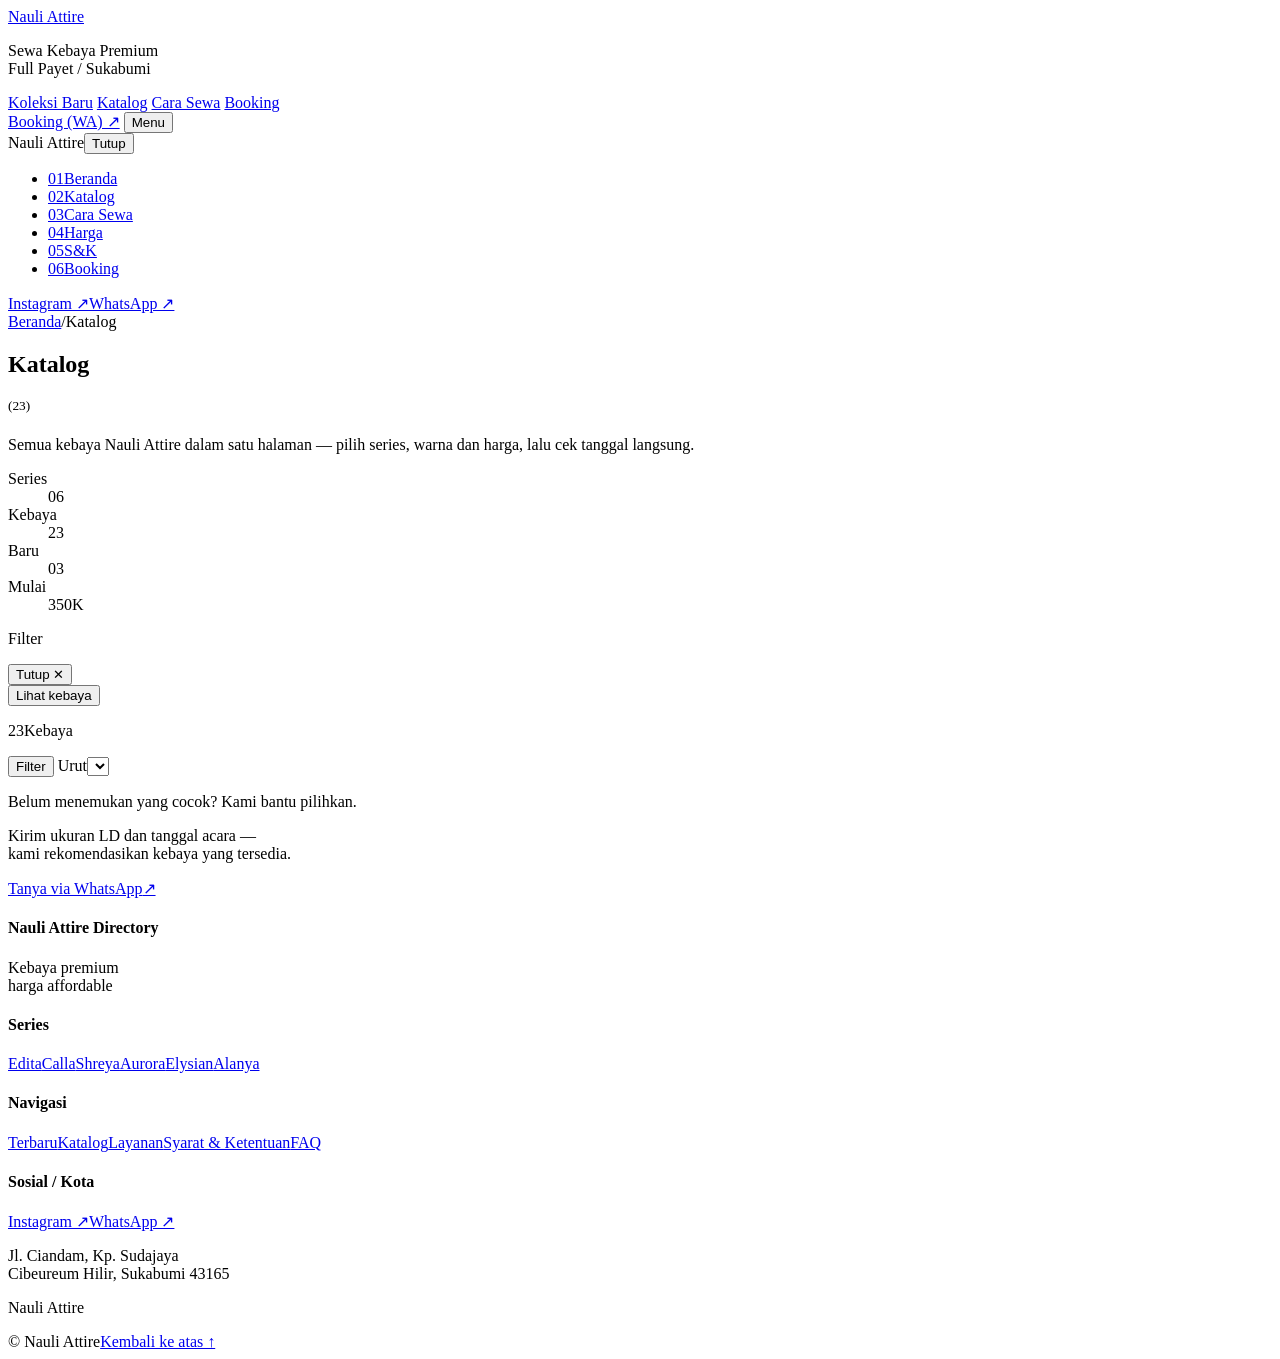
==== katalog.html @ c0f90223 "Add files via upload" ====
<!DOCTYPE html>
<html lang="id">
<head>
    <meta charset="UTF-8">
    <meta name="viewport" content="width=device-width, initial-scale=1.0, viewport-fit=cover">
    <title>Katalog Kebaya – Nauli Attire Sukabumi</title>
    <meta name="description" content="Katalog lengkap sewa kebaya Nauli Attire Sukabumi: 6 series, 23 warna full payet. Filter per series, warna dan harga, lalu cek tanggal.">
    <meta name="theme-color" content="#000000">
    <meta property="og:title" content="Katalog Kebaya – Nauli Attire">
    <meta property="og:description" content="Sewa kebaya premium di Kota Sukabumi. Koleksi terbaru: Alanya Burgundy, Alanya Rose Pink & Edita Blush Pink (2).">
    <meta property="og:image" content="https://nauli-attire.vercel.app/image/nauli-attire.png">
    <link rel="preconnect" href="https://fonts.googleapis.com">
    <link rel="preconnect" href="https://fonts.gstatic.com" crossorigin>
    <link href="https://fonts.googleapis.com/css2?family=Inter+Tight:wght@400;450;500;600&display=swap" rel="stylesheet">
    <link rel="stylesheet" href="assets/css/style.css">
    <link rel="icon" type="image/svg+xml" href="favicon/favicon.svg">
    <link rel="icon" type="image/png" sizes="32x32" href="favicon/48x48.png">
    <link rel="apple-touch-icon" sizes="180x180" href="favicon/180x180.png">
</head>
<body class="page-katalog">


<!-- HEADER -->
<header class="hdr">
    <div class="grid">
        <a href="index.html" class="logo">Nauli Attire</a>
        <p class="hdr-tag t-xs">Sewa Kebaya Premium<br>Full Payet / Sukabumi</p>
        <nav class="hdr-nav" aria-label="Utama">
            <a class="t-xs" data-n="01" href="index.html#baru">Koleksi Baru</a>
            <a class="t-xs is-active" data-n="02" href="katalog.html" aria-current="page">Katalog</a>
            <a class="t-xs" data-n="03" href="index.html#cara-sewa">Cara Sewa</a>
            <a class="t-xs" data-n="04" href="index.html#kontak">Booking</a>
        </nav>
        <a class="hdr-cta t-xs" href="https://wa.me/6287777812020" target="_blank" rel="noopener">Booking (WA) ↗</a>
        <button class="menu-btn" id="menuBtn" aria-expanded="false" aria-controls="mnav">Menu</button>
    </div>
</header>

<!-- MOBILE MENU -->
<div class="mnav" id="mnav" aria-label="Menu">
    <div class="mnav-top"><span class="logo">Nauli Attire</span><button class="t-xs" id="menuClose">Tutup</button></div>
    <ul>
        <li><a href="index.html"><span>01</span>Beranda</a></li>
        <li><a href="katalog.html"><span>02</span>Katalog</a></li>
        <li><a href="index.html#cara-sewa"><span>03</span>Cara Sewa</a></li>
        <li><a href="index.html#layanan"><span>04</span>Harga</a></li>
        <li><a href="index.html#syarat"><span>05</span>S&amp;K</a></li>
        <li><a href="index.html#kontak"><span>06</span>Booking</a></li>
    </ul>
    <div class="mnav-foot t-xs"><a href="https://instagram.com/attirebynauli_" target="_blank" rel="noopener">Instagram ↗</a><a href="https://wa.me/6287777812020" target="_blank" rel="noopener">WhatsApp ↗</a></div>
</div>

<main id="top">
<!-- HERO KATALOG -->
<section class="k-hero">
    <div class="grid">
        <nav class="k-crumb t-xs" aria-label="Breadcrumb"><a href="index.html">Beranda</a><span>/</span><span>Katalog</span></nav>
        <h1 class="k-title split">Katalog</h1>
        <sup class="k-sup t-xs">(<span data-count="all">23</span>)</sup>
        <p class="k-intro mid rv">Semua kebaya Nauli Attire dalam satu halaman — pilih series, warna dan harga, lalu cek tanggal langsung.</p>
        <dl class="k-facts t-xs rv">
            <div><dt>Series</dt><dd>06</dd></div>
            <div><dt>Kebaya</dt><dd data-count="all">23</dd></div>
            <div><dt>Baru</dt><dd data-count="new">03</dd></div>
            <div><dt>Mulai</dt><dd>350K</dd></div>
        </dl>
    </div>
    <div class="qs" id="quickSeries" aria-label="Pilih series"></div>
</section>

<!-- HASIL -->
<section class="k-body" id="hasil">
    <div class="k-layout">
        <aside class="f-shell" id="filterShell" aria-label="Filter katalog">
            <div class="f-scrim" data-close-sheet></div>
            <div class="f-panel">
                <div class="f-top"><p class="t-xs">Filter <span data-fcount></span></p><button class="t-xs" type="button" data-close-sheet>Tutup ✕</button></div>
                <div id="filters"></div>
                <div class="f-bottom"><button class="f-apply" type="button" data-close-sheet>Lihat <span id="resCount2"></span> kebaya</button></div>
            </div>
        </aside>

        <div class="k-main">
            <div class="res-bar" id="resBar">
                <p class="res-n"><span id="resCount">23</span><span class="t-xs t-mute">Kebaya</span></p>
                <div class="res-chips" id="activeChips"></div>
                <div class="res-ctrl">
                    <button class="f-open t-xs" id="filterBtn" type="button" aria-expanded="false" aria-controls="filterShell">Filter <span data-fcount></span></button>
                    <label class="sort t-xs"><span class="t-mute">Urut</span><select id="sortSel" aria-label="Urutkan"></select></label>
                    <div class="views t-xs" id="viewBox" role="group" aria-label="Tampilan"></div>
                </div>
            </div>
            <div class="results" id="results" aria-live="polite"></div>
        </div>
    </div>
</section>

<!-- CTA -->
<section class="k-cta">
    <div class="grid">
        <p class="big split">Belum menemukan yang cocok? Kami bantu pilihkan.</p>
        <div class="k-cta-r">
            <p class="t-xs t-mute">Kirim ukuran LD dan tanggal acara —<br>kami rekomendasikan kebaya yang tersedia.</p>
            <a class="submit" href="https://wa.me/6287777812020?text=Halo%20Nauli%20Attire%2C%20saya%20butuh%20rekomendasi%20kebaya.%20Ukuran%20LD%3A%20...%2C%20tanggal%20acara%3A%20..." target="_blank" rel="noopener"><span>Tanya via WhatsApp</span><span>↗</span></a>
        </div>
    </div>
</section>
</main>

<footer class="foot">
    <div class="grid foot-cols">
        <div><h4>Nauli Attire Directory</h4><p>Kebaya premium<br>harga affordable</p></div>
        <div><h4>Series</h4><a href="katalog.html?series=edita">Edita</a><a href="katalog.html?series=calla">Calla</a><a href="katalog.html?series=shreya">Shreya</a><a href="katalog.html?series=aurora">Aurora</a><a href="katalog.html?series=elysian">Elysian</a><a href="katalog.html?series=alanya">Alanya</a></div>
        <div><h4>Navigasi</h4><a href="index.html#baru">Terbaru</a><a href="katalog.html">Katalog</a><a href="index.html#layanan">Layanan</a><a href="index.html#syarat">Syarat &amp; Ketentuan</a><a href="index.html#faq">FAQ</a></div>
        <div><h4>Sosial / Kota</h4><a href="https://instagram.com/attirebynauli_" target="_blank" rel="noopener">Instagram ↗</a><a href="https://wa.me/6287777812020" target="_blank" rel="noopener">WhatsApp ↗</a><p class="foot-addr">Jl. Ciandam, Kp. Sudajaya<br>Cibeureum Hilir, Sukabumi 43165</p></div>
    </div>
    <p class="wordmark" aria-hidden="true">Nauli Attire</p>
    <div class="foot-bot t-xs"><span>© <span data-year></span> Nauli Attire</span><a href="#top">Kembali ke atas ↑</a></div>
</footer>

<script src="assets/js/data.js"></script>
<script src="assets/js/main.js"></script>
<script src="assets/js/katalog.js"></script>
</body>
</html>
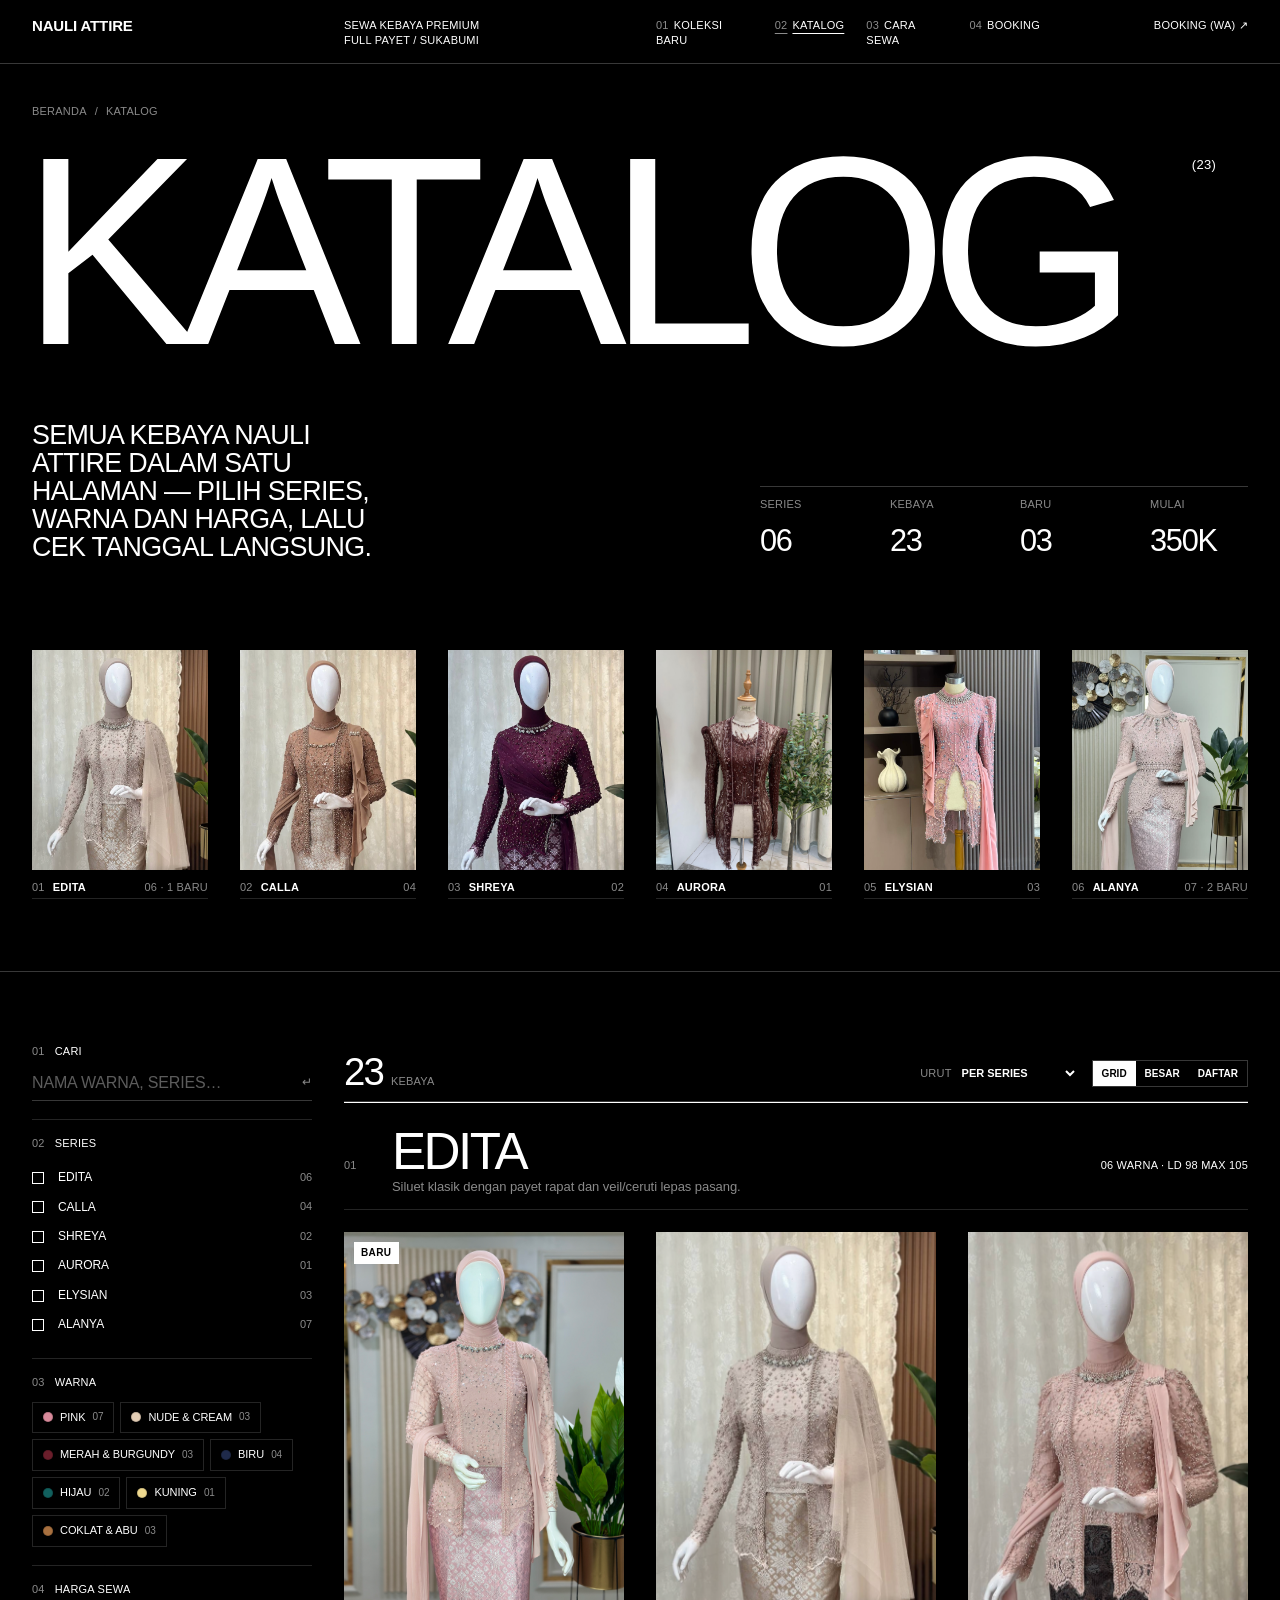
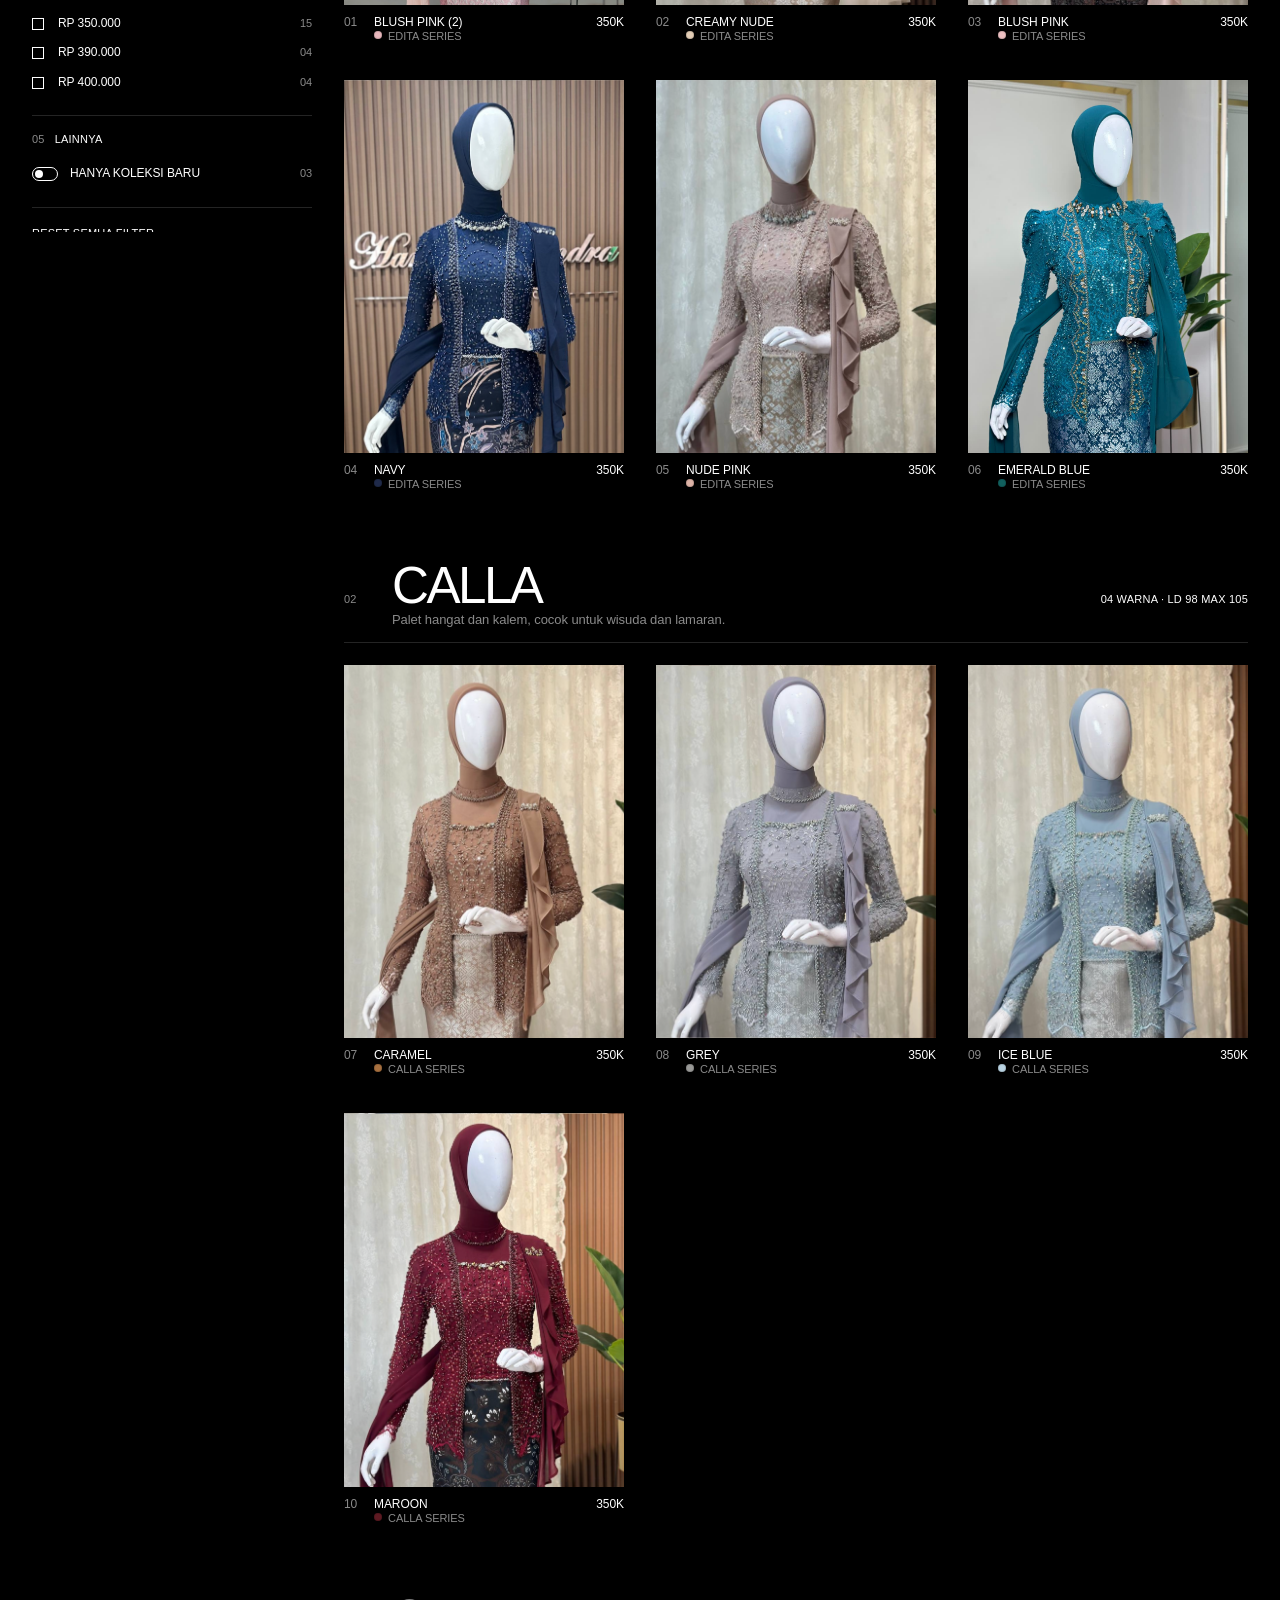
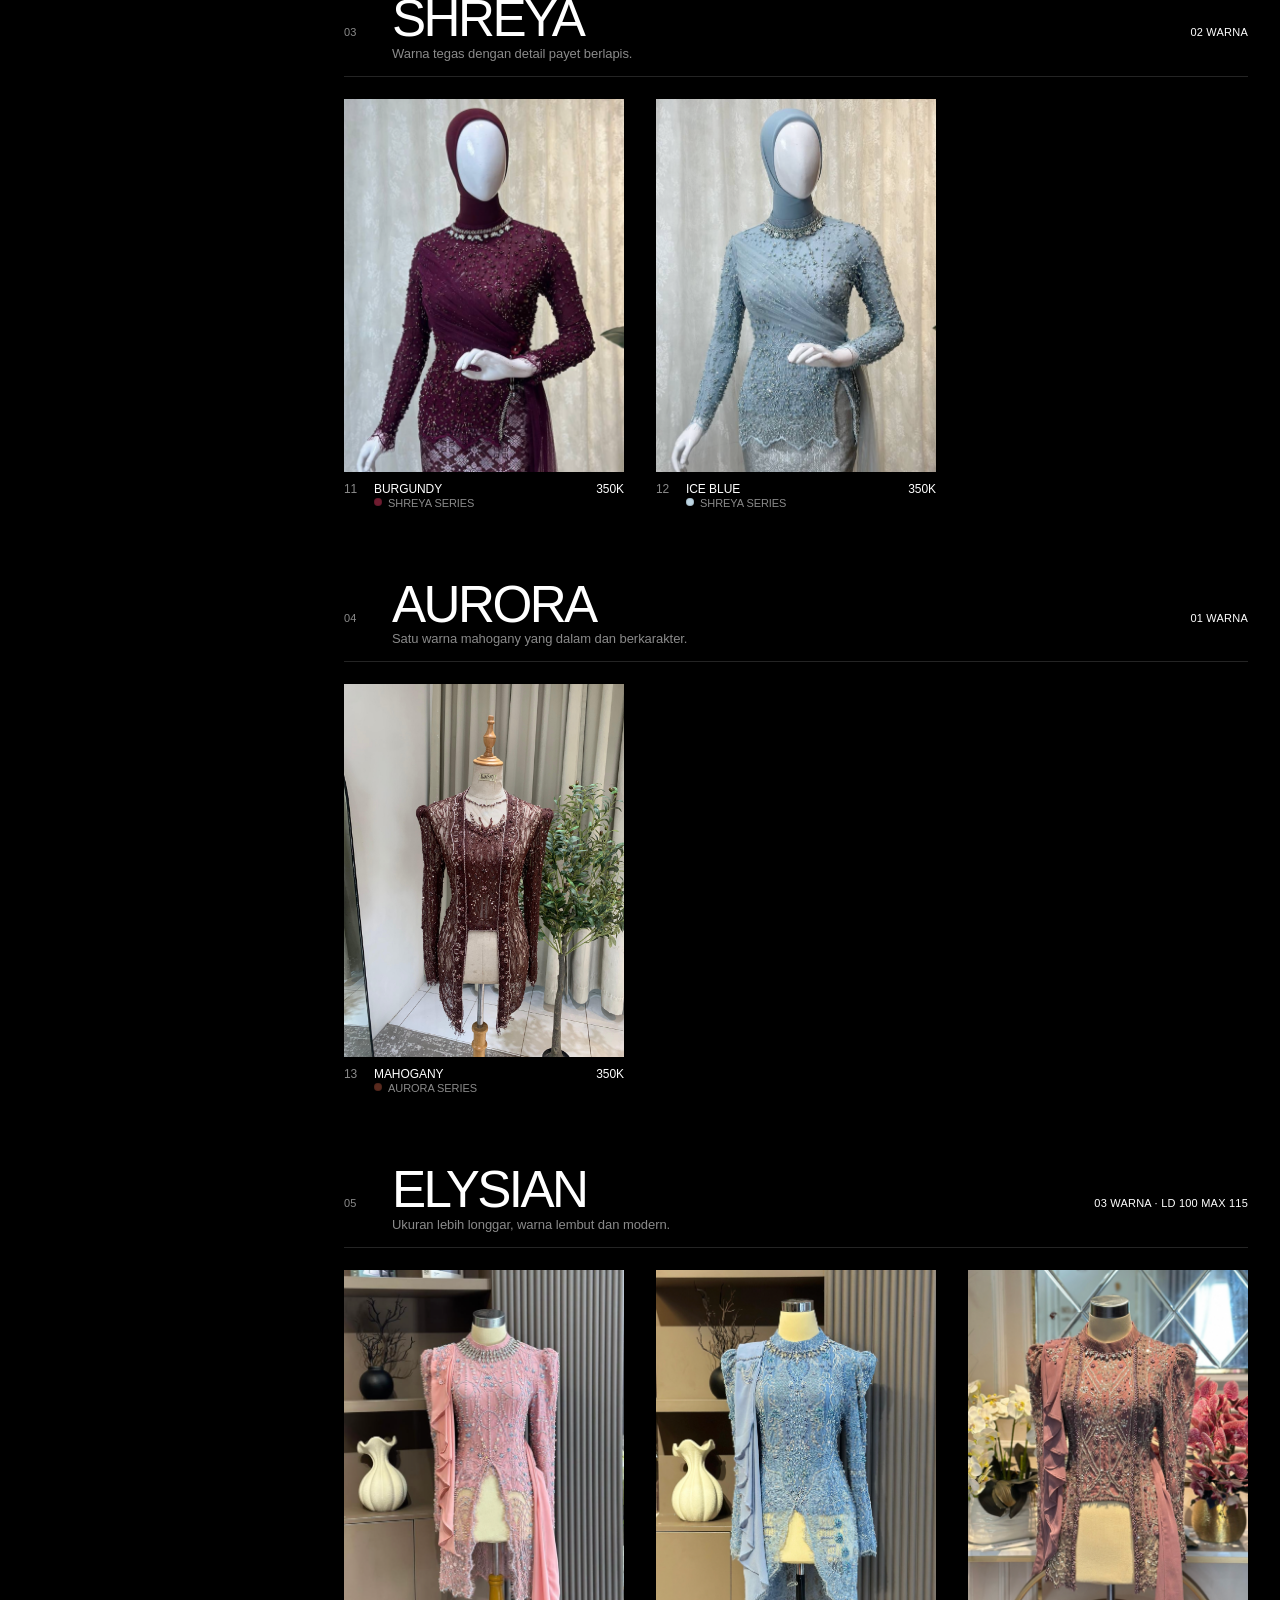
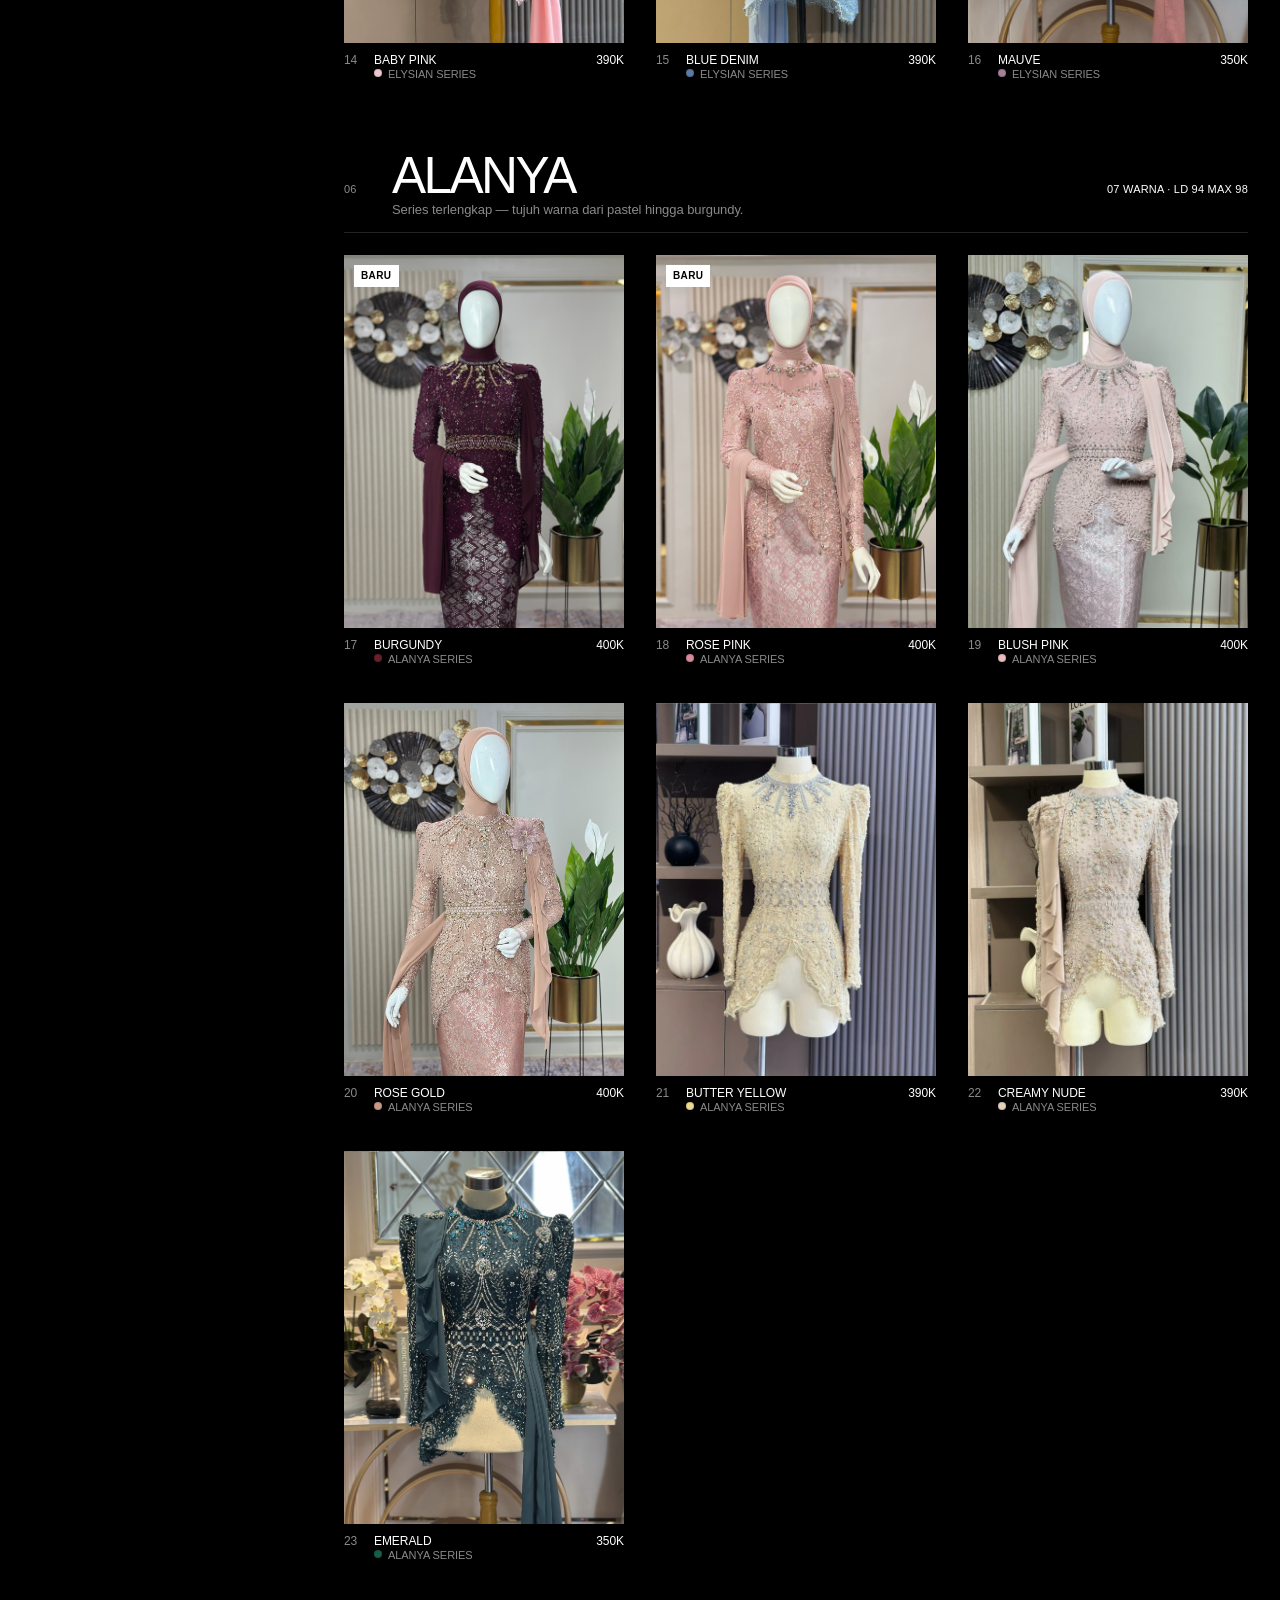
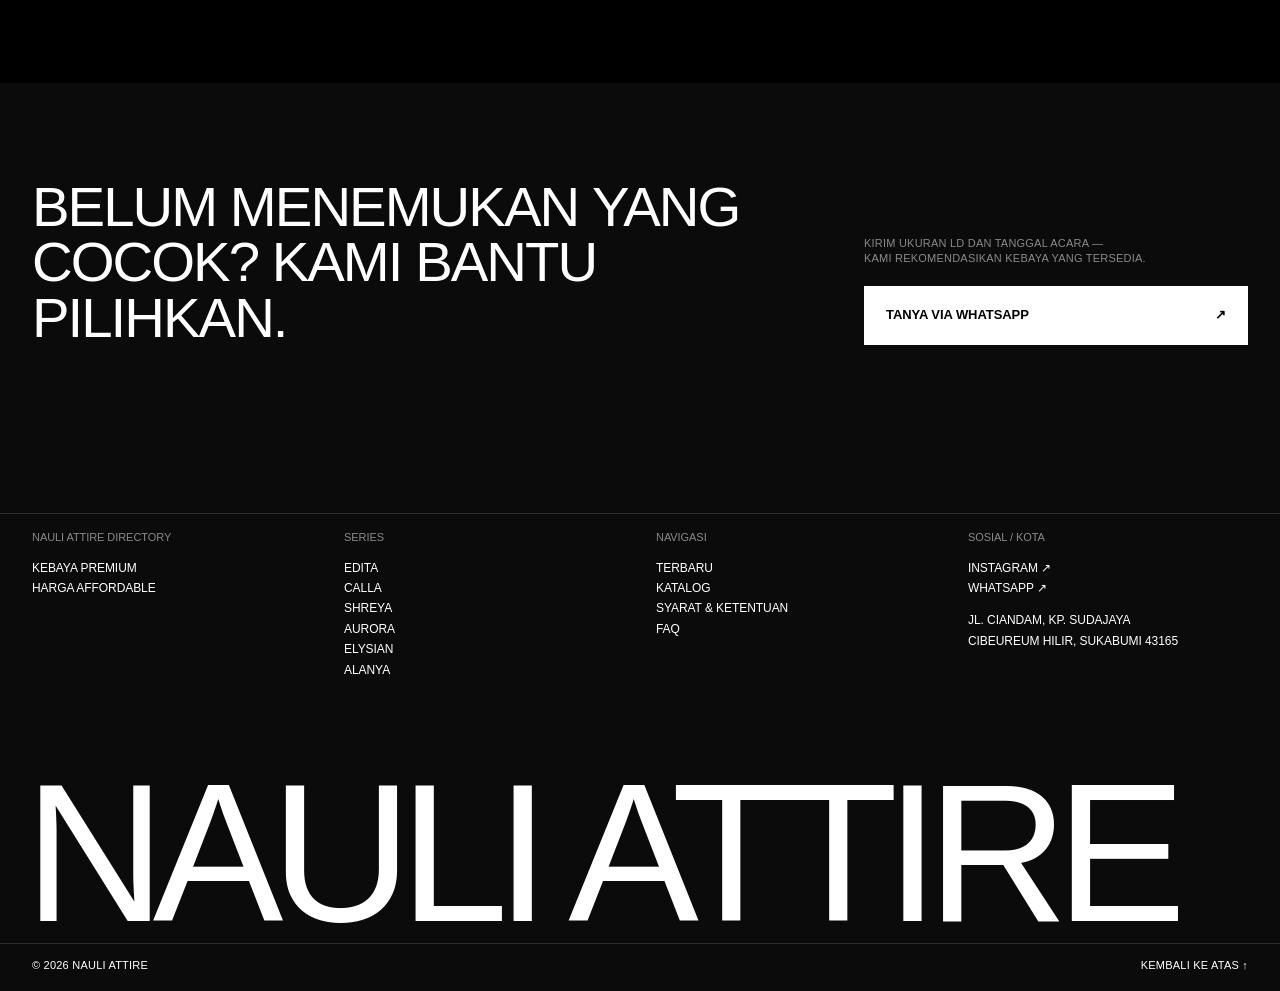
==== commit 59b686db: "Enhance meta tags and update navigation links Updated Open Graph meta tags for improved sharing on s" ====
--- a/katalog.html
+++ b/katalog.html
@@ -6,9 +6,20 @@
     <title>Katalog Kebaya – Nauli Attire Sukabumi</title>
     <meta name="description" content="Katalog lengkap sewa kebaya Nauli Attire Sukabumi: 6 series, 23 warna full payet. Filter per series, warna dan harga, lalu cek tanggal.">
     <meta name="theme-color" content="#000000">
+    <!-- Cover link saat dibagikan di WhatsApp / Instagram / Facebook -->
+    <meta property="og:type" content="website">
+    <meta property="og:site_name" content="Nauli Attire">
+    <meta property="og:locale" content="id_ID">
+    <meta property="og:url" content="https://nauli-attire.vercel.app/katalog.html">
     <meta property="og:title" content="Katalog Kebaya – Nauli Attire">
     <meta property="og:description" content="Sewa kebaya premium di Kota Sukabumi. Koleksi terbaru: Alanya Burgundy, Alanya Rose Pink & Edita Blush Pink (2).">
-    <meta property="og:image" content="https://nauli-attire.vercel.app/image/nauli-attire.png">
+    <meta property="og:image" content="https://nauli-attire.vercel.app/image/cover-link.jpg">
+    <meta property="og:image:type" content="image/jpeg">
+    <meta property="og:image:width" content="1200">
+    <meta property="og:image:height" content="630">
+    <meta property="og:image:alt" content="Nauli Attire – Sewa Kebaya Sukabumi">
+    <meta name="twitter:card" content="summary_large_image">
+    <meta name="twitter:image" content="https://nauli-attire.vercel.app/image/cover-link.jpg">
     <link rel="preconnect" href="https://fonts.googleapis.com">
     <link rel="preconnect" href="https://fonts.gstatic.com" crossorigin>
     <link href="https://fonts.googleapis.com/css2?family=Inter+Tight:wght@400;450;500;600&display=swap" rel="stylesheet">
@@ -43,9 +54,8 @@
         <li><a href="index.html"><span>01</span>Beranda</a></li>
         <li><a href="katalog.html"><span>02</span>Katalog</a></li>
         <li><a href="index.html#cara-sewa"><span>03</span>Cara Sewa</a></li>
-        <li><a href="index.html#layanan"><span>04</span>Harga</a></li>
-        <li><a href="index.html#syarat"><span>05</span>S&amp;K</a></li>
-        <li><a href="index.html#kontak"><span>06</span>Booking</a></li>
+        <li><a href="index.html#syarat"><span>04</span>S&amp;K</a></li>
+        <li><a href="index.html#kontak"><span>05</span>Booking</a></li>
     </ul>
     <div class="mnav-foot t-xs"><a href="https://instagram.com/attirebynauli_" target="_blank" rel="noopener">Instagram ↗</a><a href="https://wa.me/6287777812020" target="_blank" rel="noopener">WhatsApp ↗</a></div>
 </div>
@@ -111,7 +121,7 @@
     <div class="grid foot-cols">
         <div><h4>Nauli Attire Directory</h4><p>Kebaya premium<br>harga affordable</p></div>
         <div><h4>Series</h4><a href="katalog.html?series=edita">Edita</a><a href="katalog.html?series=calla">Calla</a><a href="katalog.html?series=shreya">Shreya</a><a href="katalog.html?series=aurora">Aurora</a><a href="katalog.html?series=elysian">Elysian</a><a href="katalog.html?series=alanya">Alanya</a></div>
-        <div><h4>Navigasi</h4><a href="index.html#baru">Terbaru</a><a href="katalog.html">Katalog</a><a href="index.html#layanan">Layanan</a><a href="index.html#syarat">Syarat &amp; Ketentuan</a><a href="index.html#faq">FAQ</a></div>
+        <div><h4>Navigasi</h4><a href="index.html#baru">Terbaru</a><a href="katalog.html">Katalog</a><a href="index.html#syarat">Syarat &amp; Ketentuan</a><a href="index.html#faq">FAQ</a></div>
         <div><h4>Sosial / Kota</h4><a href="https://instagram.com/attirebynauli_" target="_blank" rel="noopener">Instagram ↗</a><a href="https://wa.me/6287777812020" target="_blank" rel="noopener">WhatsApp ↗</a><p class="foot-addr">Jl. Ciandam, Kp. Sudajaya<br>Cibeureum Hilir, Sukabumi 43165</p></div>
     </div>
     <p class="wordmark" aria-hidden="true">Nauli Attire</p>
--- a/assets/css/style.css
+++ b/assets/css/style.css
@@ -0,0 +1,719 @@
+/* =============================================================
+   NAULI ATTIRE — Stylesheet
+   Dipakai oleh index.html (homepage) dan katalog.html.
+
+   Daftar isi
+   01. Token warna & ukuran
+   02. Dasar
+   03. Utilitas (teks, grid, section, link)
+   04. Preloader
+   05. Header & menu mobile
+   06. Hero
+   07. Kartu kebaya (dipakai homepage & katalog)
+   08. Homepage — Koleksi baru, Cara sewa, Momen, Series,
+                  Foto customer
+   09. FAQ (accordion)
+   10. Syarat & ketentuan
+   11. Booking (formulir WhatsApp)
+   12. Peta & footer
+   13. Tombol "Lihat Katalog" (melayang)
+   14. Halaman katalog
+   15. Jendela detail kebaya & kalender
+   16. Animasi
+   ============================================================= */
+
+
+/* ── 01. TOKEN ─────────────────────────────────────────────── */
+:root {
+  --bg:          #000000;                 /* latar utama */
+  --paper:       #0B0B0B;                 /* section S&K */
+  --surface:     #0B0B0B;                 /* pita gelap: cara sewa, booking, footer */
+  --ink:         #FFFFFF;                 /* teks utama */
+  --mute:        #8A8A8A;                 /* teks sekunder */
+  --soft:        #B4B4B4;                 /* teks paragraf */
+  --line:        rgba(255,255,255,.14);   /* garis tipis */
+  --line-strong: rgba(255,255,255,.22);   /* garis pemisah utama */
+  --ph:          #161616;                 /* latar foto saat belum termuat */
+
+  --f:    'Inter Tight', 'Helvetica Neue', Helvetica, Arial, sans-serif;
+  --serif:'Instrument Serif', Georgia, serif;
+  --gx:   20px;                           /* jarak tepi & antar kolom */
+  --hh:   64px;                           /* tinggi header (katalog) */
+  --ease: cubic-bezier(.22,1,.36,1);
+}
+@media (min-width:900px) { :root { --gx: 32px; } }
+
+
+/* ── 02. DASAR ─────────────────────────────────────────────── */
+*, *::before, *::after { margin: 0; padding: 0; box-sizing: border-box; }
+html { scroll-behavior: smooth; -webkit-text-size-adjust: 100%; background: var(--bg); color-scheme: dark; }
+body {
+  font-family: var(--f); font-size: 13px; line-height: 1.45; font-weight: 450; letter-spacing: -.005em;
+  background: var(--bg); color: var(--ink); -webkit-font-smoothing: antialiased; overflow-x: hidden;
+}
+body.no-scroll, body.is-loading { overflow: hidden; }
+a { color: inherit; text-decoration: none; }
+img { display: block; max-width: 100%; }
+button { font: inherit; color: inherit; background: none; border: 0; cursor: pointer; }
+ul, ol { list-style: none; }
+:focus-visible { outline: 1px solid currentColor; outline-offset: 3px; }
+::selection { background: #fff; color: #000; }
+
+
+/* ── 03. UTILITAS ──────────────────────────────────────────── */
+.t-xs   { font-size: 11px; line-height: 1.35; text-transform: uppercase; letter-spacing: .02em; font-weight: 500; }
+.t-mute { color: var(--mute); }
+
+.grid { display: grid; grid-template-columns: repeat(12, minmax(0,1fr)); column-gap: var(--gx); padding: 0 var(--gx); }
+
+.sec { padding: 96px 0; border-top: 1px solid var(--line); }
+@media (min-width:900px) { .sec { padding: 140px 0; } }
+
+.sec-label {
+  grid-column: 1/-1; display: flex; justify-content: space-between; gap: 16px;
+  padding-bottom: 14px; margin-bottom: 40px; border-bottom: 1px solid var(--line-strong);
+}
+.sec-label span:first-child::before {
+  content: ''; display: inline-block; width: 5px; height: 5px; border-radius: 50%;
+  background: var(--ink); margin-right: 10px; vertical-align: 2px;
+}
+@media (min-width:900px) { .sec-label { margin-bottom: 64px; } }
+
+.big { font-size: clamp(28px,4.4vw,68px); line-height: .98; letter-spacing: -.035em; font-weight: 500; text-transform: uppercase; }
+.mid { font-size: clamp(20px,2.1vw,32px); line-height: 1.05; letter-spacing: -.025em; font-weight: 500; text-transform: uppercase; }
+/* kata miring berhuruf serif di judul, mis. "Koleksi <em>baru</em>" */
+.big em, .mom-nm em { font-family: var(--serif); font-style: italic; font-weight: 400; text-transform: none; letter-spacing: -.02em; }
+.big em { font-size: 1.08em; }
+
+.ulink {
+  position: relative; display: inline-flex; gap: 8px; align-items: center; padding-bottom: 3px;
+  text-transform: uppercase; font-size: 11px; font-weight: 500; letter-spacing: .02em;
+}
+.ulink::after {
+  content: ''; position: absolute; left: 0; right: 0; bottom: 0; height: 1px; background: currentColor;
+  transform-origin: right; transition: transform .5s var(--ease);
+}
+.ulink:hover { color: var(--mute); }
+.ulink:hover::after { transform: scaleX(0); }
+
+/* titik warna kebaya */
+.sw { display: inline-block; width: 8px; height: 8px; border-radius: 50%; margin-right: 6px; vertical-align: 1px; box-shadow: inset 0 0 0 1px rgba(0,0,0,.12); }
+
+
+/* ── 04. PRELOADER (homepage, sekali per sesi) ─────────────── */
+.loader {
+  position: fixed; inset: 0; z-index: 2000; display: flex; flex-direction: column; justify-content: space-between;
+  padding: var(--gx); background: var(--surface); color: var(--ink); transition: transform .9s var(--ease);
+}
+.loader.done { transform: translateY(-100%); }
+.loader-top { display: flex; justify-content: space-between; }
+.loader-num { align-self: flex-end; font-size: clamp(80px,22vw,320px); line-height: .8; letter-spacing: -.06em; font-weight: 500; font-variant-numeric: tabular-nums; }
+.loader-bar { position: relative; height: 1px; margin-top: 18px; background: var(--line); overflow: hidden; }
+.loader-bar i { position: absolute; inset: 0; background: var(--ink); transform-origin: left; transform: scaleX(0); }
+
+
+/* ── 05. HEADER & MENU MOBILE ──────────────────────────────── */
+.hdr { position: fixed; top: 0; left: 0; right: 0; z-index: 900; padding-top: 18px; color: #fff; mix-blend-mode: difference; }
+.hdr .grid { align-items: start; }
+.hdr a.t-xs { position: relative; }
+.logo { grid-column: 1/7; font-size: 15px; font-weight: 600; letter-spacing: -.01em; text-transform: uppercase; line-height: 1; }
+.hdr-tag, .hdr-nav, .hdr-cta { display: none; }
+.hdr-nav a::before { content: attr(data-n); margin-right: 5px; opacity: .55; }
+.hdr-nav a.is-active { text-decoration: underline; text-underline-offset: 4px; }
+.menu-btn { grid-column: 7/-1; justify-self: end; font-size: 11px; font-weight: 500; text-transform: uppercase; letter-spacing: .02em; line-height: 1; }
+@media (min-width:900px) {
+  .logo     { grid-column: 1/4; }
+  .hdr-tag  { display: block; grid-column: 4/7; }
+  .hdr-nav  { display: flex; gap: 22px; grid-column: 7/11; }
+  .hdr-cta  { display: block; grid-column: 11/-1; justify-self: end; }
+  .menu-btn { display: none; }
+}
+
+.mnav {
+  position: fixed; inset: 0; z-index: 950; display: flex; flex-direction: column; padding: 18px var(--gx) 28px;
+  background: var(--surface); color: var(--ink);
+  clip-path: inset(0 0 100% 0); visibility: hidden; transition: clip-path .7s var(--ease);
+}
+.mnav.open { clip-path: inset(0 0 0 0); visibility: visible; }
+.mnav-top { display: flex; justify-content: space-between; align-items: center; }
+.mnav ul { margin-top: auto; border-top: 1px solid var(--line); }
+.mnav li a {
+  display: flex; align-items: baseline; gap: 14px; padding: 14px 0; border-bottom: 1px solid var(--line);
+  font-size: clamp(34px,10vw,56px); line-height: .95; letter-spacing: -.04em; font-weight: 500; text-transform: uppercase;
+}
+.mnav li a span { font-size: 11px; letter-spacing: 0; opacity: .5; }
+.mnav-foot { display: flex; justify-content: space-between; margin-top: 22px; }
+
+
+/* ── 06. HERO ──────────────────────────────────────────────── */
+.hero { position: relative; height: 100svh; min-height: 560px; background: #111; color: #fff; overflow: hidden; }
+.hero::after {
+  content: ''; position: absolute; inset: 0;
+  background: linear-gradient(to top, rgba(0,0,0,.92), rgba(0,0,0,.15) 50%, rgba(0,0,0,0) 70%),
+              linear-gradient(to bottom, rgba(0,0,0,.5), rgba(0,0,0,0) 22%);
+}
+.hs { /* satu slide foto */
+  position: absolute; inset: 0; background-size: cover; background-position: center 18%;
+  opacity: 0; transform: scale(1.06); transition: opacity 1.2s var(--ease), transform 6s linear;
+}
+.hs.on { opacity: 1; transform: scale(1); }
+.hero-ui { position: absolute; inset: 0; z-index: 2; display: flex; flex-direction: column; justify-content: flex-end; padding-bottom: var(--gx); }
+.hero-meta { align-items: end; margin-bottom: 14px; }
+.hero-meta .a { grid-column: 1/7; }
+.hero-meta .b { grid-column: 7/-1; justify-self: end; text-align: right; }
+@media (min-width:900px) {
+  .hero-meta .a { grid-column: 1/4; }
+  .hero-meta .b { grid-column: 10/-1; }
+}
+.hero-prog { display: flex; align-items: center; gap: 12px; margin-top: 8px; }
+.hero-prog .bar { position: relative; flex: 1; min-width: 60px; height: 1px; background: rgba(255,255,255,.3); overflow: hidden; }
+.hero-prog .bar i { position: absolute; inset: 0; background: #fff; transform-origin: left; transform: scaleX(0); }
+.wordmark {
+  padding: 0 calc(var(--gx) - .04em); white-space: nowrap;
+  font-size: 15.3vw; line-height: .8; letter-spacing: -.065em; font-weight: 500; text-transform: uppercase;
+}
+
+
+/* ── 07. KARTU KEBAYA ──────────────────────────────────────── */
+.look { position: relative; cursor: pointer; user-select: none; -webkit-tap-highlight-color: transparent; }
+.look-img { position: relative; aspect-ratio: 3/4; overflow: hidden; background: var(--ph); }
+.look-img img { width: 100%; height: 100%; object-fit: cover; object-position: center top; transition: transform 1.2s var(--ease); }
+.look-img .tag {
+  position: absolute; top: 10px; left: 10px; padding: 4px 7px; background: #fff; color: #000;
+  font-size: 10px; font-weight: 600; text-transform: uppercase; letter-spacing: .04em;
+}
+.look-img .view {
+  position: absolute; inset: auto 10px 10px auto; color: #fff; mix-blend-mode: difference; opacity: 0; transition: opacity .4s;
+  font-size: 10px; font-weight: 600; text-transform: uppercase; letter-spacing: .04em;
+}
+@media (hover:hover) {
+  .look:hover .look-img img { transform: scale(1.04); }
+  .look:hover .look-img .view { opacity: 1; }
+}
+.look-info { display: grid; grid-template-columns: auto 1fr auto; gap: 10px; padding-top: 10px; font-size: 12px; font-weight: 500; line-height: 1.25; text-transform: uppercase; }
+.look-info .no { min-width: 20px; color: var(--mute); }
+.look-info .nm small { display: block; color: var(--mute); font-size: 11px; font-weight: 450; }
+.look-info .pr { text-align: right; white-space: nowrap; }
+/* foto belum diupload */
+.look.miss .look-img img { opacity: 0; }
+.look.miss .look-img::after {
+  content: 'Foto segera hadir'; position: absolute; inset: 0; display: flex; align-items: center; justify-content: center;
+  color: var(--mute); font-size: 10px; text-transform: uppercase; letter-spacing: .04em;
+}
+
+
+/* ── 08. HOMEPAGE ──────────────────────────────────────────── */
+
+/* Koleksi baru (campaign) */
+.campaign { padding: 96px 0 120px; }
+.cmp-title { grid-column: 1/-1; margin-bottom: 40px; }
+.cmp-fig { position: relative; display: block; }
+.cmp-img { display: block; aspect-ratio: 4/5; overflow: hidden; background: var(--ph); }
+.cmp-img img { width: 100%; height: 100%; object-fit: cover; object-position: center top; transition: transform 1.4s var(--ease); }
+.cmp-fig:hover .cmp-img img { transform: scale(1.04); }
+.cmp-cap { display: grid; grid-template-columns: 28px 1fr auto; padding-top: 10px; }
+.cmp-cap span:first-child { color: var(--mute); }
+.cmp-a { grid-column: 1/-1; }
+.cmp-b { grid-column: 5/-1; margin-top: 40px; }
+.cmp-text { grid-column: 1/-1; margin: 48px 0; }
+.cmp-text .mid { max-width: 22ch; margin-bottom: 20px; }
+.cmp-c { grid-column: 1/9; }
+@media (min-width:900px) {
+  .campaign   { padding: 140px 0 180px; }
+  .cmp-title  { grid-column: 1/9; grid-row: 2; margin-bottom: 72px; }
+  .cmp-a      { grid-column: 1/8; grid-row: 3/5; }
+  .cmp-b      { grid-column: 9/-1; grid-row: 3; margin: 0; }
+  .cmp-b .cmp-img { aspect-ratio: 3/4; }
+  .cmp-text   { grid-column: 9/-1; grid-row: 4; align-self: end; margin: 48px 0 0; }
+  .cmp-c      { grid-column: 4/8; grid-row: 5; margin-top: 120px; }
+  .cmp-c .cmp-img { aspect-ratio: 1/1; }
+}
+
+/* Cara sewa (pita gelap) */
+.flow-sec { padding: 56px 0 64px; background: var(--surface); color: var(--ink); border-top: 1px solid var(--line-strong); border-bottom: 1px solid var(--line-strong); }
+.flow-sec .sec-label { margin-bottom: 28px; border-color: var(--line); }
+.flow { grid-column: 1/-1; display: grid; grid-template-columns: 1fr; }
+.flow li { display: grid; grid-template-columns: 36px 1fr; gap: 2px 12px; padding: 12px 0; border-top: 1px solid var(--line); }
+.flow li span { grid-row: 1/3; color: var(--mute); }
+.flow b { font-size: clamp(17px,1.5vw,22px); font-weight: 500; line-height: 1.1; letter-spacing: -.015em; text-transform: uppercase; }
+.flow p { color: #8F8F8F; font-size: 13px; }
+@media (min-width:900px) {
+  .flow { grid-template-columns: repeat(5,1fr); column-gap: var(--gx); }
+  .flow li { grid-template-columns: 1fr; padding: 14px 0 0; }
+  .flow li span { grid-row: auto; margin-bottom: 28px; }
+  .flow p { margin-top: 6px; }
+}
+
+/* Momen: Wisuda / Lamaran */
+.moments-h { grid-column: 1/-1; margin-bottom: 40px; }
+.mom {
+  grid-column: 1/-1; display: grid; grid-auto-flow: column; grid-auto-columns: 78%; gap: var(--gx);
+  margin: 0 calc(var(--gx) * -1); padding: 0 var(--gx); overflow-x: auto;
+  scroll-snap-type: x mandatory; scroll-padding-inline: var(--gx); scrollbar-width: none;
+}
+.mom::-webkit-scrollbar { display: none; }
+.mom-item { position: relative; display: block; color: #fff; scroll-snap-align: start; }
+.mom-item::after { content: ''; position: absolute; inset: 0; pointer-events: none; background: linear-gradient(to top, rgba(0,0,0,.75), transparent 55%); }
+.mom-img { display: block; aspect-ratio: 3/4.4; overflow: hidden; background: var(--ph); }
+.mom-img img { width: 100%; height: 100%; object-fit: cover; object-position: center top; transition: transform 1.4s var(--ease); }
+.mom-item:hover .mom-img img { transform: scale(1.05); }
+.mom-txt { position: absolute; left: 16px; right: 16px; bottom: 16px; z-index: 1; display: flex; flex-direction: column; gap: 6px; }
+.mom-txt .t-xs:last-child { opacity: .85; }
+.mom-nm { font-size: clamp(40px,5vw,76px); line-height: .85; letter-spacing: -.05em; font-weight: 500; text-transform: uppercase; }
+@media (min-width:800px) {
+  .mom { grid-auto-flow: row; grid-template-columns: repeat(2,1fr); margin: 0; padding: 0; overflow: visible; }
+  .mom-img { aspect-ratio: 4/5; }
+}
+@media (min-width:900px) { .moments-h { margin-bottom: 64px; } }
+
+/* Series (daftar 6 series + foto mengikuti kursor) */
+.series-h { grid-column: 1/-1; margin-bottom: 40px; }
+@media (min-width:900px) { .series-h { margin-bottom: 64px; } }
+.idx { grid-column: 1/-1; border-top: 1px solid var(--line-strong); }
+.idx-head, .idx-row { display: grid; grid-template-columns: 36px 1fr auto; gap: 12px; align-items: center; }
+.idx-head { padding: 10px 0; border-bottom: 1px solid var(--line); color: var(--mute); }
+.idx-row  { position: relative; padding: 14px 0; border-bottom: 1px solid var(--line); }
+.idx-row .no { font-size: 11px; color: var(--mute); }
+.idx-row .nm { font-size: clamp(32px,6.4vw,96px); line-height: .88; letter-spacing: -.05em; font-weight: 500; text-transform: uppercase; transition: transform .6s var(--ease); }
+.idx-row .go { font-size: 11px; font-weight: 500; text-transform: uppercase; text-align: right; }
+.idx-head .meta, .idx-row .meta { display: none; }
+@media (min-width:900px) {
+  .idx-head, .idx-row { grid-template-columns: repeat(12, minmax(0,1fr)); column-gap: var(--gx); }
+  .idx-head .no,   .idx-row .no   { grid-column: 1/2; }
+  .idx-head .nm,   .idx-row .nm   { grid-column: 2/7; }
+  .idx-head .meta, .idx-row .meta { display: block; }
+  .idx-head .m1,   .idx-row .m1   { grid-column: 7/9; }
+  .idx-head .m2,   .idx-row .m2   { grid-column: 9/11; }
+  .idx-head .go,   .idx-row .go   { grid-column: 11/-1; text-align: right; }
+  .idx-row .meta { font-size: 12px; font-weight: 500; text-transform: uppercase; }
+}
+@media (hover:hover) {
+  .idx:hover .idx-row { color: #4A4A4A; }
+  .idx .idx-row:hover { color: var(--ink); }
+  .idx-row:hover .nm { transform: translateX(14px); }
+}
+.preview {
+  position: fixed; left: 0; top: 0; z-index: 800; width: 220px; aspect-ratio: 3/4; overflow: hidden; pointer-events: none;
+  background: var(--ph); opacity: 0; transform: translate(-50%,-50%) scale(.9); transition: opacity .35s, transform .45s var(--ease);
+}
+.preview.on { opacity: 1; transform: translate(-50%,-50%) scale(1); }
+.preview img { width: 100%; height: 100%; object-fit: cover; object-position: center top; }
+@media (hover:none) { .preview { display: none; } }
+
+/* Foto customer */
+.gram-h { grid-column: 1/-1; margin-bottom: 40px; }
+.gram-row {
+  display: grid; grid-auto-flow: column; grid-auto-columns: 46%; gap: 8px; padding: 0 var(--gx); overflow-x: auto;
+  scroll-snap-type: x mandatory; scroll-padding-inline: var(--gx); scrollbar-width: none;
+}
+.gram-row::-webkit-scrollbar { display: none; }
+.gram-row a { position: relative; display: block; aspect-ratio: 4/5; overflow: hidden; background: var(--ph); scroll-snap-align: start; }
+.gram-row img { width: 100%; height: 100%; object-fit: cover; transition: transform 1s var(--ease); }
+.gram-row a:hover img { transform: scale(1.05); }
+.gram-row a span { position: absolute; left: 8px; bottom: 8px; color: #fff; font-size: 10px; font-weight: 600; text-transform: uppercase; text-shadow: 0 1px 8px rgba(0,0,0,.4); }
+@media (min-width:700px) { .gram-row { grid-auto-columns: calc((100% - var(--gx)*2 - 8px*4) / 5); } }
+
+
+/* ── 09. FAQ (accordion) ───────────────────────────────────── */
+.two-l { grid-column: 1/-1; margin-bottom: 36px; }
+.two-l p.body { max-width: 34ch; margin-top: 20px; color: var(--soft); font-size: 15px; text-transform: none; }
+.two-r { grid-column: 1/-1; }
+@media (min-width:900px) {
+  .two-l { grid-column: 1/5; position: sticky; top: 96px; align-self: start; margin: 0; }
+  .two-r { grid-column: 6/-1; }
+}
+.acc { border-top: 1px solid var(--line-strong); }
+.acc details { border-bottom: 1px solid var(--line); }
+.acc summary {
+  display: grid; grid-template-columns: 36px 1fr 20px; gap: 12px; align-items: center; padding: 18px 0; cursor: pointer; list-style: none;
+  font-size: clamp(15px,1.5vw,20px); font-weight: 500; line-height: 1.15; letter-spacing: -.015em; text-transform: uppercase;
+}
+.acc summary::-webkit-details-marker { display: none; }
+.acc summary .no { font-size: 11px; color: var(--mute); letter-spacing: 0; }
+.acc summary .pm { position: relative; justify-self: end; width: 12px; height: 12px; }   /* ikon + / − */
+.acc summary .pm::before, .acc summary .pm::after { content: ''; position: absolute; left: 0; right: 0; top: 50%; height: 1px; background: currentColor; transition: transform .4s var(--ease); }
+.acc summary .pm::after { transform: rotate(90deg); }
+.acc details[open] .pm::after { transform: rotate(0); }
+.acc .ans { max-width: 62ch; padding: 0 0 22px 48px; color: var(--soft); font-size: 14px; }
+.acc .ans strong { color: var(--ink); font-weight: 600; }
+
+
+/* ── 10. SYARAT & KETENTUAN ────────────────────────────────── */
+.snk { background: var(--paper); }
+.snk-title { grid-column: 1/-1; margin-bottom: 40px; }
+.snk-key { grid-column: 1/-1; display: grid; grid-template-columns: repeat(3,1fr); gap: 0 var(--gx); margin-bottom: 56px; border-top: 1px solid var(--line-strong); }
+.snk-key div { padding: 12px 0 18px; border-bottom: 1px solid var(--line); }
+.snk-key dt { color: var(--mute); }
+.snk-key dd { margin-top: 14px; font-size: clamp(36px,5vw,72px); line-height: .9; letter-spacing: -.05em; font-weight: 500; text-transform: uppercase; }
+.snk-cols { grid-column: 1/-1; display: grid; grid-template-columns: 1fr; gap: 40px var(--gx); }
+.snk-h { display: flex; gap: 12px; align-items: baseline; padding-bottom: 10px; border-bottom: 1px solid var(--line-strong); font-size: 14px; font-weight: 600; letter-spacing: -.005em; text-transform: uppercase; }
+.snk-col li { padding: 10px 0; border-bottom: 1px solid var(--line); color: var(--soft); font-size: 13.5px; line-height: 1.45; }
+.snk-col li strong { color: var(--ink); font-weight: 600; }
+.snk-note {
+  grid-column: 1/-1; display: flex; flex-wrap: wrap; gap: 10px 24px; justify-content: space-between; align-items: center;
+  margin-top: 48px; padding: 18px 20px; background: var(--surface); color: var(--ink); border: 1px solid var(--line-strong); font-size: 13px;
+}
+@media (min-width:700px)  { .snk-cols { grid-template-columns: repeat(2,1fr); } }
+@media (min-width:800px)  { .snk-key { margin-bottom: 88px; } .snk-title { margin-bottom: 64px; } }
+@media (min-width:1100px) { .snk-cols { grid-template-columns: repeat(4,1fr); } }
+
+
+/* ── 11. BOOKING (formulir → WhatsApp) ─────────────────────── */
+.contact { background: var(--surface); color: var(--ink); border-top: 0; }
+.contact .sec-label { border-color: var(--line); }
+.contact .big { grid-column: 1/-1; margin-bottom: 56px; }
+.contact-side { grid-column: 1/-1; display: flex; flex-direction: column; gap: 14px; margin-bottom: 40px; }
+.contact-side a { display: flex; justify-content: space-between; padding-top: 10px; border-top: 1px solid var(--line); }
+.form { grid-column: 1/-1; display: grid; grid-template-columns: 1fr; gap: 0 var(--gx); }
+@media (min-width:900px) {
+  .contact .big { grid-column: 1/10; margin-bottom: 96px; }
+  .contact-side { grid-column: 1/4; margin: 0; }
+  .form { grid-column: 5/-1; grid-template-columns: 1fr 1fr; }
+}
+.fld { display: flex; flex-direction: column; padding: 14px 0 10px; border-bottom: 1px solid var(--line); }
+.fld.full { grid-column: 1/-1; }
+.fld:focus-within { border-color: var(--ink); }
+.fld label { margin-bottom: 6px; color: var(--mute); font-size: 11px; font-weight: 500; text-transform: uppercase; }
+.fld input, .fld select, .fld textarea {
+  width: 100%; background: transparent; border: 0; outline: none; resize: none; color: var(--ink); color-scheme: dark;
+  font: inherit; font-size: clamp(17px,1.6vw,22px); font-weight: 500; letter-spacing: -.015em; text-transform: uppercase;
+}
+.fld select option { color: #111; background: #eee; text-transform: none; }
+.fld input::placeholder, .fld textarea::placeholder { color: #555; }
+
+/* tombol putih utama (dipakai juga di katalog) */
+.submit {
+  grid-column: 1/-1; display: flex; justify-content: space-between; align-items: center; gap: 16px;
+  margin-top: 28px; padding: 20px 22px; background: #fff; color: #000;
+  font-size: 13px; font-weight: 600; text-transform: uppercase; transition: background .4s, color .4s;
+}
+
+
+/* ── 12. PETA & FOOTER ─────────────────────────────────────── */
+.map iframe { display: block; width: 100%; height: 340px; border: 0; filter: grayscale(1) invert(1) contrast(.9); }
+
+.foot { padding-top: 96px; background: var(--surface); color: var(--ink); overflow: hidden; }
+.foot-cols { row-gap: 36px; padding-top: 16px; border-top: 1px solid var(--line); }
+.foot-cols > div { grid-column: span 6; }
+@media (min-width:900px) { .foot-cols > div { grid-column: span 3; } }
+.foot-cols h4 { margin-bottom: 12px; color: var(--mute); font-size: 11px; font-weight: 500; text-transform: uppercase; }
+.foot-cols a, .foot-cols p { display: block; font-size: 12px; font-weight: 500; line-height: 1.7; text-transform: uppercase; }
+.foot-cols a:hover { opacity: .55; }
+.foot-addr { margin-top: 12px; }
+.foot .wordmark { margin-top: 96px; color: var(--ink); }
+.foot-bot { display: flex; justify-content: space-between; margin-top: 10px; padding: 14px var(--gx) 18px; border-top: 1px solid var(--line); }
+/* ruang untuk tombol "Lihat Katalog" di homepage */
+body:not(.page-katalog) .foot-bot { padding-bottom: calc(84px + env(safe-area-inset-bottom)); }
+
+
+/* ── 13. TOMBOL "LIHAT KATALOG" (homepage) ─────────────────── */
+.cat-btn {
+  position: fixed; z-index: 940; left: var(--gx); right: var(--gx); bottom: calc(var(--gx) + env(safe-area-inset-bottom));
+  display: flex; justify-content: space-between; align-items: center; gap: 16px; padding: 17px 20px;
+  background: #fff; color: #000; box-shadow: 0 12px 40px rgba(0,0,0,.5);
+  font-size: 12px; font-weight: 600; letter-spacing: .02em; text-transform: uppercase;
+  transition: transform .8s var(--ease) .2s, background .3s, color .3s;
+}
+.cat-btn-r { display: flex; gap: 10px; align-items: center; color: rgba(0,0,0,.6); font-weight: 500; }
+.cat-btn .arr { display: inline-block; color: #000; transition: transform .4s var(--ease); }
+.cat-btn:hover .arr { transform: translateX(5px); }
+body.is-loading .cat-btn { transform: translateY(calc(100% + 40px)); }   /* tersembunyi saat preloader */
+@media (min-width:700px) {
+  .cat-btn { left: 50%; right: auto; width: 380px; transform: translateX(-50%); }
+  body.is-loading .cat-btn { transform: translate(-50%, calc(100% + 40px)); }
+}
+
+/* hover semua tombol putih: terbalik jadi hitam bergaris putih */
+.cat-btn:hover, .submit:hover, .modal-btn-wa:hover, .f-apply:hover { background: #000; color: #fff; box-shadow: inset 0 0 0 1px #fff; }
+.cat-btn:hover .arr, .cat-btn:hover .cat-btn-r { color: #fff; }
+
+
+/* ── 14. HALAMAN KATALOG ───────────────────────────────────── */
+.page-katalog { --hh: 52px; }
+@media (min-width:900px) { .page-katalog { --hh: 64px; } }
+.page-katalog .hdr {
+  height: var(--hh); mix-blend-mode: normal; color: var(--ink); background: rgba(0,0,0,.86);
+  backdrop-filter: blur(10px); -webkit-backdrop-filter: blur(10px); border-bottom: 1px solid var(--line-strong);
+}
+.page-katalog .foot { padding-top: 72px; }
+
+/* Pembuka */
+.k-hero { padding: calc(var(--hh) + 40px) 0 0; }
+.k-hero .grid { position: relative; }
+.k-crumb { grid-column: 1/-1; display: flex; gap: 8px; margin-bottom: 28px; color: var(--mute); }
+.k-crumb a:hover { color: var(--ink); }
+.k-title { grid-column: 1/-1; display: inline; margin-left: -.04em; font-size: clamp(76px,21vw,330px); line-height: .78; letter-spacing: -.07em; font-weight: 500; text-transform: uppercase; }
+.k-sup { grid-column: 1/-1; justify-self: end; margin: -1em 0 0; }
+.k-intro { grid-column: 1/-1; max-width: 24ch; margin-top: 40px; }
+.k-facts { grid-column: 1/-1; display: grid; grid-template-columns: repeat(4,1fr); gap: var(--gx); margin-top: 32px; border-top: 1px solid var(--line-strong); }
+.k-facts div { padding-top: 10px; }
+.k-facts dt { color: var(--mute); }
+.k-facts dd { margin-top: 8px; font-size: clamp(22px,2.4vw,34px); letter-spacing: -.04em; }
+@media (min-width:900px) {
+  .k-sup    { position: absolute; right: var(--gx); top: 52px; margin: 0; font-size: 13px; }
+  .k-intro  { grid-column: 1/7; margin-top: 64px; }
+  .k-facts  { grid-column: 8/-1; margin-top: 64px; align-self: end; }
+}
+
+/* Strip pilih series */
+.qs {
+  display: grid; grid-auto-flow: column; grid-auto-columns: 40vw; gap: 10px; padding: 56px var(--gx) 0; overflow-x: auto;
+  scroll-snap-type: x mandatory; scroll-padding-inline: var(--gx); scrollbar-width: none;
+}
+.qs::-webkit-scrollbar { display: none; }
+.qs-card { display: block; text-align: left; scroll-snap-align: start; }
+.qs-img { position: relative; display: block; aspect-ratio: 4/5; overflow: hidden; background: var(--ph); }
+.qs-img img { width: 100%; height: 100%; object-fit: cover; object-position: center top; transition: transform 1s var(--ease), filter .5s; }
+.qs-img.miss img { opacity: 0; }
+.qs-card:hover .qs-img img { transform: scale(1.05); }
+.qs-meta { display: grid; grid-template-columns: auto 1fr auto; gap: 8px; padding: 10px 0 4px; border-bottom: 1px solid var(--line); transition: border-color .3s; }
+.qs-meta b { font-weight: 600; }
+.qs-meta span { color: var(--mute); }
+.qs-card.on .qs-meta { border-color: var(--ink); }
+.qs-card.on .qs-img::after { content: 'Dipilih ✓'; position: absolute; left: 8px; top: 8px; padding: 4px 7px; background: #fff; color: #000; font-size: 10px; font-weight: 600; text-transform: uppercase; }
+.qs:has(.qs-card.on) .qs-card:not(.on) .qs-img img { filter: grayscale(1) opacity(.55); }
+@media (min-width:900px) { .qs { grid-auto-flow: row; grid-template-columns: repeat(6,1fr); gap: var(--gx); padding-top: 88px; overflow: visible; } }
+
+/* Area hasil: filter kiri + daftar kanan */
+.k-body { margin-top: 72px; padding: 72px 0 120px; border-top: 1px solid var(--line-strong); }
+.k-layout { display: grid; grid-template-columns: 1fr; column-gap: var(--gx); padding: 0 var(--gx); }
+@media (min-width:1000px) {
+  .k-layout { grid-template-columns: repeat(12, minmax(0,1fr)); }
+  .f-shell  { grid-column: 1/4; }
+  .k-main   { grid-column: 4/-1; }
+}
+
+/* Filter — di HP muncul dari bawah, di desktop menempel di kiri */
+.f-shell { position: fixed; inset: 0; z-index: 960; visibility: hidden; }
+.f-shell.open { visibility: visible; }
+.f-scrim { position: absolute; inset: 0; background: rgba(0,0,0,.65); opacity: 0; transition: opacity .4s; }
+.f-shell.open .f-scrim { opacity: 1; }
+.f-panel {
+  position: absolute; left: 0; right: 0; bottom: 0; max-height: 88svh; overflow-y: auto; padding: 0 var(--gx);
+  background: var(--bg); transform: translateY(100%); transition: transform .6s var(--ease);
+}
+.f-shell.open .f-panel { transform: none; }
+.f-top { position: sticky; top: 0; z-index: 2; display: flex; justify-content: space-between; align-items: center; padding: 16px 0; background: var(--bg); border-bottom: 1px solid var(--line-strong); }
+.f-bottom { position: sticky; bottom: 0; padding: 14px 0 calc(14px + env(safe-area-inset-bottom)); background: var(--bg); }
+.f-apply { width: 100%; padding: 16px; background: #fff; color: #000; font-size: 12px; font-weight: 600; text-transform: uppercase; }
+@media (min-width:1000px) {
+  .f-shell { position: sticky; top: calc(var(--hh) + 24px); inset: auto; z-index: 1; align-self: start; visibility: visible; max-height: calc(100vh - var(--hh) - 48px); padding-bottom: 28px; overflow-y: auto; scrollbar-width: thin; }
+  .f-scrim, .f-top, .f-bottom { display: none; }
+  .f-panel { position: static; max-height: none; overflow: visible; padding: 0; background: none; transform: none; }
+}
+.f-grp { padding: 16px 0 18px; border-bottom: 1px solid var(--line); }
+@media (min-width:1000px) { .f-grp:first-child { padding-top: 0; } }
+.f-h { display: flex; gap: 10px; margin-bottom: 12px; }
+.f-h span { color: var(--mute); }
+.f-search { display: flex; align-items: center; padding-bottom: 6px; border-bottom: 1px solid var(--line-strong); }
+.f-search input { flex: 1; min-width: 0; background: none; border: 0; outline: none; color: var(--ink); font: inherit; font-size: 16px; font-weight: 500; letter-spacing: -.01em; text-transform: uppercase; }
+.f-search input::placeholder { color: #5C5C5C; }
+.f-search input::-webkit-search-cancel-button { display: none; }
+.f-search span { color: var(--mute); font-size: 12px; }
+.ct { color: var(--mute); font-size: 11px; font-variant-numeric: tabular-nums; }   /* angka jumlah */
+.zero { opacity: .35; }
+/* kotak centang */
+.f-opt { display: grid; grid-template-columns: 16px 1fr auto; gap: 10px; align-items: center; padding: 6px 0; cursor: pointer; font-size: 12px; font-weight: 500; text-transform: uppercase; transition: opacity .3s; }
+.f-opt input, .f-chip input { position: absolute; opacity: 0; pointer-events: none; }
+.f-opt .box { position: relative; width: 12px; height: 12px; border: 1px solid var(--ink); }
+.f-opt input:checked + .box { background: #fff; border-color: #fff; }
+.f-opt input:checked + .box::after { content: ''; position: absolute; inset: 2px; border: 1.5px solid #000; border-width: 0 0 1.5px 1.5px; transform: rotate(-45deg) translate(1px,-1px) scale(.7); }
+.f-opt input:focus-visible + .box, .f-chip input:focus-visible ~ .lb { outline: 1px solid var(--ink); outline-offset: 3px; }
+.f-opt:hover .lb { text-decoration: underline; text-underline-offset: 3px; }
+/* chip warna */
+.f-sw { display: flex; flex-wrap: wrap; gap: 6px; }
+.f-chip { display: inline-flex; align-items: center; gap: 7px; padding: 7px 10px; border: 1px solid var(--line); cursor: pointer; font-size: 11px; font-weight: 500; text-transform: uppercase; transition: border-color .3s, background .3s, color .3s; }
+.f-chip i { width: 10px; height: 10px; border-radius: 50%; box-shadow: inset 0 0 0 1px rgba(0,0,0,.15); }
+.f-chip .ct { font-size: 10px; }
+.f-chip:hover { border-color: var(--ink); }
+.f-chip:has(input:checked) { background: #fff; color: #000; border-color: #fff; }
+.f-chip:has(input:checked) .ct { color: rgba(0,0,0,.6); }
+/* sakelar "hanya koleksi baru" */
+.f-toggle { grid-template-columns: 28px 1fr auto; }
+.sw-t { position: relative; width: 26px; height: 14px; border: 1px solid var(--ink); border-radius: 8px; transition: background .3s; }
+.sw-t::after { content: ''; position: absolute; top: 2px; left: 2px; width: 8px; height: 8px; border-radius: 50%; background: var(--ink); transition: transform .35s var(--ease), background .3s; }
+.f-toggle input:checked + .sw-t { background: #fff; border-color: #fff; }
+.f-toggle input:checked + .sw-t::after { transform: translateX(12px); background: #000; }
+.f-reset { margin-top: 18px; padding-bottom: 3px; border-bottom: 1px solid currentColor; }
+.f-reset:hover { color: var(--mute); }
+
+/* Bar hasil (menempel saat scroll) */
+.res-bar {
+  position: sticky; top: var(--hh); z-index: 50; display: grid; grid-template-columns: 1fr; grid-template-areas: "n" "ctrl" "chips";
+  gap: 10px 16px; align-items: center; margin-bottom: 28px; padding: 12px 0; background: var(--bg); border-bottom: 1px solid var(--line-strong);
+}
+.res-bar.stuck { box-shadow: 0 1px 0 var(--ink); }
+.res-n { grid-area: n; display: flex; align-items: baseline; gap: 8px; }
+.res-n #resCount { font-size: clamp(28px,3vw,40px); line-height: .8; letter-spacing: -.05em; font-weight: 500; font-variant-numeric: tabular-nums; }
+.res-chips { grid-area: chips; display: flex; flex-wrap: wrap; gap: 6px; }
+.res-chips:empty { display: none; }
+.chip { display: inline-flex; gap: 6px; align-items: center; padding: 5px 9px; background: #fff; color: #000; font-size: 10px; font-weight: 600; letter-spacing: .02em; text-transform: uppercase; }
+.chip span { opacity: .6; }
+.chip:hover span { opacity: 1; }
+.res-ctrl { grid-area: ctrl; display: flex; align-items: center; justify-content: space-between; gap: 10px; }
+.f-open { padding: 7px 11px; border: 1px solid var(--line-strong); white-space: nowrap; }
+.sort { display: flex; gap: 6px; align-items: center; }
+.sort select { max-width: 120px; background: var(--bg); border: 0; outline: none; cursor: pointer; color: var(--ink); font: inherit; font-size: 11px; font-weight: 600; text-transform: uppercase; }
+.views { display: flex; border: 1px solid var(--line-strong); }
+.views button { padding: 6px 9px; font-size: 10px; font-weight: 600; text-transform: uppercase; }
+.views button[aria-pressed=true] { background: #fff; color: #000; }
+@media (max-width:560px) {
+  .sort .t-mute { display: none; }
+  .views button[data-view=besar] { display: none; }
+}
+@media (min-width:1000px) {
+  .res-bar { grid-template-columns: auto 1fr auto; grid-template-areas: "n chips ctrl"; }
+  .res-chips:empty { display: flex; }
+  .res-ctrl { justify-self: end; justify-content: normal; gap: 14px; }
+  .f-open { display: none; }
+}
+
+/* Hasil — tampilan grid / besar */
+.results .cards { display: grid; grid-template-columns: repeat(2, minmax(0,1fr)); gap: 36px var(--gx); }
+.results .look { animation: in .7s var(--ease) both; }
+.results[data-view=besar] .cards { grid-template-columns: 1fr; }
+.results[data-view=besar] .look-info { font-size: 14px; }
+@media (min-width:700px) {
+  .results .cards { grid-template-columns: repeat(3, minmax(0,1fr)); }
+  .results[data-view=besar] .cards { grid-template-columns: repeat(2, minmax(0,1fr)); }
+}
+@media (min-width:1300px) { .results[data-view=grid] .cards { grid-template-columns: repeat(4, minmax(0,1fr)); } }
+
+/* Judul tiap series di hasil */
+.group + .group { margin-top: 72px; }
+.g-head { display: grid; grid-template-columns: 28px 1fr; gap: 4px 12px; align-items: baseline; margin-bottom: 22px; padding-bottom: 12px; border-bottom: 1px solid var(--line); }
+.g-no   { grid-column: 1; grid-row: 1; }
+.g-head h3 { grid-column: 2; grid-row: 1; font-size: clamp(30px,4vw,60px); line-height: .85; letter-spacing: -.05em; font-weight: 500; text-transform: uppercase; }
+.g-meta { grid-column: 2; grid-row: 2; margin-top: 6px; }
+.g-desc { grid-column: 2; grid-row: 3; max-width: 52ch; color: var(--mute); font-size: 13px; }
+@media (min-width:700px) {
+  .g-head { grid-template-columns: 36px 1fr auto; }
+  .g-meta { grid-column: 3; grid-row: 1; margin: 0; }
+  .g-desc { grid-column: 2/-1; grid-row: 2; }
+}
+
+/* Hasil — tampilan daftar */
+.rows { border-top: 1px solid var(--line-strong); }
+.row {
+  display: grid; grid-template-columns: 28px 52px 1fr auto; grid-template-areas: "no th nm pr" "no th se pr"; gap: 2px 12px; align-items: center;
+  padding: 10px 0; border-bottom: 1px solid var(--line); cursor: pointer;
+  font-size: 12px; font-weight: 500; text-transform: uppercase; transition: background .3s, padding .4s var(--ease);
+}
+.row > span { min-width: 0; }
+.r-no { grid-area: no; color: var(--mute); font-size: 11px; }
+.row-thumb { grid-area: th; display: block; width: 52px; aspect-ratio: 3/4; overflow: hidden; background: var(--ph); }
+.row-thumb img { width: 100%; height: 100%; object-fit: cover; object-position: center top; }
+.row.miss .row-thumb img { opacity: 0; }
+.r-nm { grid-area: nm; font-size: 15px; letter-spacing: -.01em; }
+.r-nm em { margin-left: 4px; padding: 2px 5px; vertical-align: 3px; background: #fff; color: #000; font-style: normal; font-size: 9px; }
+.r-se { grid-area: se; color: var(--mute); }
+.r-pr { grid-area: pr; text-align: right; }
+.r-cl, .r-ld, .r-go { display: none; }
+.row-h { display: none; padding: 8px 0; color: var(--mute); font-size: 11px; cursor: default; }
+@media (min-width:760px) {
+  .row, .row-h { grid-template-columns: 36px 56px 1.4fr 1fr 1.2fr 1fr 70px 70px; grid-template-areas: none; gap: 16px; }
+  .row > * { grid-area: auto !important; }
+  .row-h { display: grid; }
+  .row-h .row-thumb { background: none; aspect-ratio: auto; }
+  .r-nm { font-size: 16px; }
+  .r-cl, .r-ld, .r-go { display: block; }
+  .r-go { text-align: right; opacity: 0; transition: opacity .3s; }
+  .row:not(.row-h):hover { padding-left: 8px; padding-right: 8px; background: #141414; }
+  .row:hover .r-go { opacity: 1; }
+}
+
+/* Tidak ada hasil */
+.empty { display: flex; flex-direction: column; gap: 18px; align-items: flex-start; padding: 72px 0; border-top: 1px solid var(--line-strong); }
+
+/* Ajakan bawah */
+.k-cta { padding: 96px 0; background: var(--surface); color: var(--ink); }
+.k-cta .big { grid-column: 1/-1; margin-bottom: 40px; }
+.k-cta-r { grid-column: 1/-1; display: flex; flex-direction: column; gap: 20px; }
+.k-cta .submit { margin: 0; }
+@media (min-width:900px) {
+  .k-cta .big { grid-column: 1/9; margin: 0; }
+  .k-cta-r { grid-column: 9/-1; align-self: end; }
+}
+
+
+/* ── 15. JENDELA DETAIL KEBAYA & KALENDER ──────────────────── */
+.modal-overlay { position: fixed; inset: 0; z-index: 1500; display: none; background: rgba(0,0,0,.72); }
+.modal-overlay.open { display: block; }
+.modal-panel {
+  position: absolute; inset: 0 0 0 auto; width: min(100%,1040px); overflow-y: auto;
+  background: var(--bg); border-left: 1px solid var(--line-strong); animation: slide .7s var(--ease) both;
+}
+.modal-close {
+  position: sticky; top: 0; z-index: 5; display: block; margin-left: auto; padding: 18px var(--gx);
+  color: #fff; mix-blend-mode: difference; font-size: 11px; font-weight: 600; letter-spacing: .02em; text-transform: uppercase;
+}
+.modal-layout { display: grid; grid-template-columns: 1fr; margin-top: -52px; }
+@media (min-width:760px) { .modal-layout { grid-template-columns: 1fr 1fr; } }
+.modal-img-side { aspect-ratio: 3/4; background: var(--ph); }
+.modal-img-side img { width: 100%; height: 100%; object-fit: cover; object-position: center top; }
+.modal-img-side img[src=""], .modal-img-side img.broken { visibility: hidden; }
+.modal-info-side { display: flex; flex-direction: column; padding: 72px var(--gx) 32px; }
+.modal-badge { color: var(--mute); font-size: 11px; font-weight: 500; text-transform: uppercase; }
+.modal-product-name { margin: 10px 0 18px; font-size: clamp(40px,5.4vw,76px); line-height: .88; letter-spacing: -.05em; font-weight: 500; text-transform: uppercase; }
+.modal-product-price { padding-bottom: 18px; border-bottom: 1px solid var(--line-strong); font-size: 13px; font-weight: 500; text-transform: uppercase; }
+.modal-product-price::after { content: ' — sewa 3 hari'; color: var(--mute); }
+.modal-pkg-label { margin: 22px 0 6px; color: var(--mute); font-size: 11px; font-weight: 500; text-transform: uppercase; }
+.modal-pkg-list { margin-bottom: 28px; counter-reset: pk; }
+.modal-pkg-list li { display: grid; grid-template-columns: 28px 1fr; padding: 7px 0; border-bottom: 1px solid var(--line); font-size: 12px; font-weight: 500; text-transform: uppercase; counter-increment: pk; }
+.modal-pkg-list li::before { content: counter(pk, decimal-leading-zero); color: var(--mute); }
+.modal-actions { display: grid; gap: 6px; margin-top: auto; }
+.modal-btn-cal, .modal-btn-wa { display: flex; justify-content: space-between; align-items: center; padding: 17px 18px; font-size: 12px; font-weight: 600; text-transform: uppercase; transition: background .3s, color .3s; }
+.modal-btn-cal { border: 1px solid var(--line-strong); }
+.modal-btn-cal:hover { background: #fff; color: #000; }
+.modal-btn-wa { background: #fff; color: #000; }
+.modal-btn-cal svg, .modal-btn-wa svg { order: 2; }   /* ikon di kanan */
+
+/* foto customer di jendela detail */
+.modal-customer { padding: 22px var(--gx) 32px; border-top: 1px solid var(--line); }
+.mc-header { display: flex; justify-content: space-between; margin-bottom: 14px; font-size: 11px; font-weight: 500; text-transform: uppercase; }
+.mc-viewer-wrap { position: relative; display: flex; justify-content: center; align-items: center; gap: 12px; }
+.mc-viewer { position: relative; width: min(240px,56vw); aspect-ratio: 3/4; overflow: hidden; background: var(--ph); }
+.mc-viewer img { width: 100%; height: 100%; object-fit: cover; transition: opacity .3s; }
+.mc-placeholder { position: absolute; inset: 0; display: flex; flex-direction: column; gap: 8px; align-items: center; justify-content: center; color: var(--mute); font-size: 10px; text-transform: uppercase; }
+.mc-arrow { width: 40px; height: 40px; border: 1px solid var(--line-strong); border-radius: 50%; font-size: 16px; }
+.mc-arrow:hover { background: #fff; color: #000; }
+.mc-thumbs { display: flex; gap: 6px; justify-content: center; margin-top: 14px; }
+.mc-thumb, .mc-thumb-ph {
+  display: flex; align-items: center; justify-content: center; width: 44px; height: 58px; object-fit: cover;
+  background: var(--ph); color: var(--mute); font-size: 8px; text-transform: uppercase; opacity: .4; cursor: pointer; transition: opacity .3s;
+}
+.mc-thumb.active, .mc-thumb-ph.active { opacity: 1; outline: 1px solid var(--ink); }
+
+/* kalender ketersediaan */
+.modal-panel-cal { width: min(100%,760px); padding: 0 var(--gx) 28px; }
+.modal-panel-cal .modal-close { margin-right: calc(var(--gx) * -1); }
+.cal-title { margin: 6px 0 8px; font-size: clamp(28px,3.4vw,44px); line-height: .9; letter-spacing: -.04em; font-weight: 500; text-transform: uppercase; }
+.cal-sub { margin-bottom: 20px; color: var(--mute); }
+.cal-frame { display: block; width: 100%; height: 420px; border: 0; }
+.cal-note { margin-top: 12px; color: var(--mute); font-size: 11px; text-transform: uppercase; }
+.cal-empty { display: flex; flex-direction: column; justify-content: center; gap: 12px; min-height: 220px; padding: 28px 24px; border: 1px solid var(--line-strong); }
+.cal-empty .mid { max-width: 18ch; }
+.cal-wa { margin-top: 20px; }
+[hidden] { display: none !important; }
+
+
+/* pesan peringatan saat mencoba di komputer (file JS hilang) */
+.dev-warn { position: fixed; left: 0; right: 0; top: 0; z-index: 3000; padding: 12px var(--gx); background: #fff; color: #000; font-size: 12px; font-weight: 600; text-transform: uppercase; }
+
+
+/* ── 16. ANIMASI ───────────────────────────────────────────── */
+@keyframes in    { from { opacity: 0; transform: translateY(16px); } to { opacity: 1; transform: none; } }
+@keyframes slide { from { transform: translateX(100%); } to { transform: none; } }
+
+/* muncul saat discroll */
+.rv { opacity: 0; transform: translateY(24px); transition: opacity 1s var(--ease), transform 1.1s var(--ease); }
+.rv.in { opacity: 1; transform: none; }
+/* judul muncul per kata */
+.split .w { display: inline-block; overflow: hidden; vertical-align: top; }
+.split .w > span { display: inline-block; transform: translateY(105%); transition: transform 1s var(--ease); }
+.split.in .w > span { transform: none; }
+
+@media (prefers-reduced-motion: reduce) {
+  *, *::before, *::after { animation: none !important; transition: none !important; }
+  .rv, .split .w > span { opacity: 1; transform: none; }
+}
